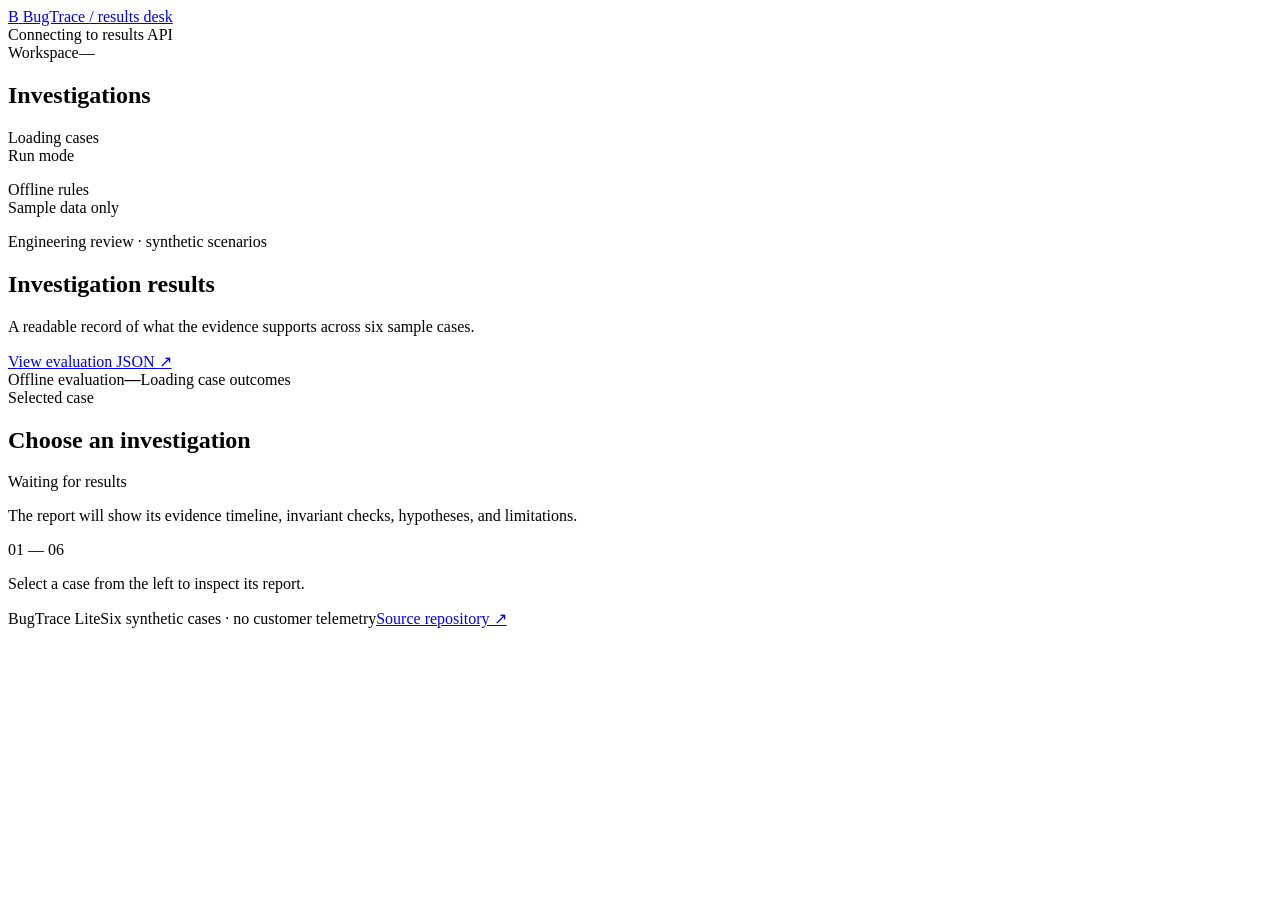
==== web/index.html @ ed07ded3 "Add hosted results dashboard for Vercel and Render" ====
<!doctype html>
<html lang="en">
  <head>
    <meta charset="utf-8">
    <meta name="viewport" content="width=device-width, initial-scale=1">
    <meta name="theme-color" content="#f4f2eb">
    <meta name="description" content="Review BugTrace synthetic investigation findings and offline evaluation results.">
    <title>BugTrace · Investigation desk</title>
    <link rel="stylesheet" href="/styles.css">
    <script src="/app.js" defer></script>
  </head>
  <body>
    <header class="topbar">
      <a class="brand" href="/" aria-label="BugTrace home">
        <span class="brand-mark" aria-hidden="true">B</span>
        <span>BugTrace <span class="brand-light">/ results desk</span></span>
      </a>
      <div class="top-meta"><span class="status-dot" aria-hidden="true"></span><span id="connection-status">Connecting to results API</span></div>
    </header>
    <main class="layout">
      <aside class="sidebar" aria-label="Investigation cases">
        <div class="sidebar-heading"><span class="eyebrow">Workspace</span><span class="case-count" id="case-count">—</span></div>
        <h2>Investigations</h2>
        <nav id="case-list" class="case-list" aria-label="Cases">
          <div class="loading-row"><span class="loader" aria-hidden="true"></span>Loading cases</div>
        </nav>
        <div class="sidebar-foot"><span class="eyebrow">Run mode</span><p>Offline rules<br><span>Sample data only</span></p></div>
      </aside>
      <section class="content" aria-labelledby="page-title">
        <div class="content-head">
          <div><span class="eyebrow">Engineering review · synthetic scenarios</span><h1 id="page-title">Investigation results</h1><p class="intro">A readable record of what the evidence supports across six sample cases.</p></div>
          <a class="text-link" href="/api/evaluation" target="_blank" rel="noreferrer">View evaluation JSON <span aria-hidden="true">↗</span></a>
        </div>
        <div class="summary" aria-live="polite">
          <div class="summary-main"><span class="eyebrow">Offline evaluation</span><strong id="score">—</strong><span id="score-caption">Loading case outcomes</span></div>
          <div class="summary-breakdown" id="breakdown"><span class="loader" aria-hidden="true"></span></div>
        </div>
        <section class="case-section" aria-labelledby="selected-title">
          <div class="section-heading"><div><span class="eyebrow">Selected case</span><h2 id="selected-title">Choose an investigation</h2></div><span class="verdict" id="selected-verdict">Waiting for results</span></div>
          <p class="case-description" id="selected-description">The report will show its evidence timeline, invariant checks, hypotheses, and limitations.</p>
          <div class="report-frame-wrap" id="report-wrap" hidden>
            <iframe id="report-frame" title="Selected investigation report" sandbox="" loading="lazy"></iframe>
          </div>
          <div class="empty-state" id="empty-state"><span class="empty-index">01 — 06</span><p>Select a case from the left to inspect its report.</p></div>
          <div class="error-state" id="error-state" role="alert" hidden><strong>Results are unavailable right now.</strong><p id="error-message">The report service did not respond.</p><button type="button" id="retry">Try again</button></div>
        </section>
        <footer class="page-foot"><span>BugTrace Lite</span><span>Six synthetic cases · no customer telemetry</span><a href="https://github.com/DEM0NISH/bugs" target="_blank" rel="noreferrer">Source repository ↗</a></footer>
      </section>
    </main>
  </body>
</html>
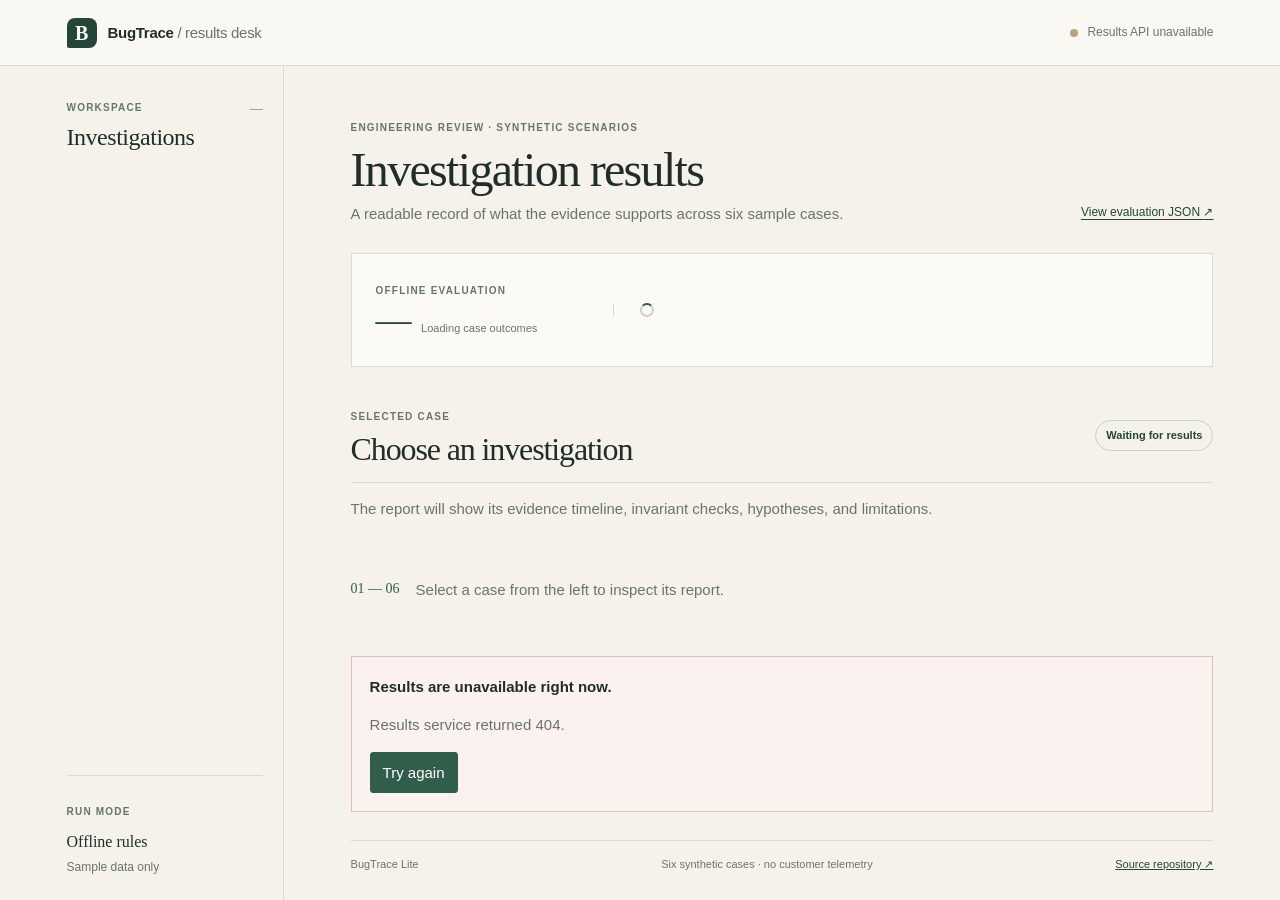
==== commit 2b60bd98: "Fix local results dashboard preview" ====
--- a/web/index.html
+++ b/web/index.html
@@ -6,8 +6,9 @@
     <meta name="theme-color" content="#f4f2eb">
     <meta name="description" content="Review BugTrace synthetic investigation findings and offline evaluation results.">
     <title>BugTrace · Investigation desk</title>
-    <link rel="stylesheet" href="/styles.css">
-    <script src="/app.js" defer></script>
+    <link rel="stylesheet" href="./styles.css">
+    <script src="./preview-data.js"></script>
+    <script src="./app.js" defer></script>
   </head>
   <body>
     <header class="topbar">
@@ -29,7 +30,7 @@
       <section class="content" aria-labelledby="page-title">
         <div class="content-head">
           <div><span class="eyebrow">Engineering review · synthetic scenarios</span><h1 id="page-title">Investigation results</h1><p class="intro">A readable record of what the evidence supports across six sample cases.</p></div>
-          <a class="text-link" href="/api/evaluation" target="_blank" rel="noreferrer">View evaluation JSON <span aria-hidden="true">↗</span></a>
+          <a class="text-link" id="evaluation-link" href="/api/evaluation" target="_blank" rel="noreferrer">View evaluation JSON <span aria-hidden="true">↗</span></a>
         </div>
         <div class="summary" aria-live="polite">
           <div class="summary-main"><span class="eyebrow">Offline evaluation</span><strong id="score">—</strong><span id="score-caption">Loading case outcomes</span></div>
--- a/web/styles.css
+++ b/web/styles.css
@@ -0,0 +1,117 @@
+:root {
+  color-scheme: light;
+  --paper: #f4f2eb;
+  --panel: #fbfaf6;
+  --ink: #212d29;
+  --muted: #69746e;
+  --line: #d8dbd2;
+  --pine: #315d4b;
+  --pine-dark: #254538;
+  --gold: #a36d22;
+  --green: #31734e;
+  --red: #a74737;
+  --serif: Georgia, "Times New Roman", serif;
+  --sans: "Segoe UI", Arial, sans-serif;
+}
+
+html, body, header, main, section, aside, nav, footer, div, span, a, h1, h2, p, button, iframe, strong { box-sizing: border-box; }
+body { margin: 0; background: var(--paper); color: var(--ink); font: 15px/1.55 var(--sans); }
+a { color: inherit; }
+button { font: inherit; }
+.topbar { min-height: 66px; display: flex; align-items: center; justify-content: space-between; gap: 20px; padding: 0 5.2vw; border-bottom: 1px solid var(--line); background: rgba(251,250,246,.78); }
+.brand { display: inline-flex; align-items: center; gap: 11px; text-decoration: none; font-weight: 700; letter-spacing: -.02em; }
+.brand-mark { display: grid; place-items: center; width: 30px; height: 30px; border-radius: 8px 8px 8px 2px; background: var(--pine-dark); color: #fbfaf6; font-family: var(--serif); font-size: 20px; }
+.brand-light { color: var(--muted); font-weight: 400; }
+.top-meta { display: flex; align-items: center; gap: 9px; color: var(--muted); font-size: 12px; }
+.status-dot { width: 8px; height: 8px; border-radius: 50%; background: #b9a47b; }
+.status-dot.is-live { background: var(--green); }
+.layout { display: grid; grid-template-columns: 284px minmax(0, 1fr); max-width: 1600px; min-height: calc(100vh - 66px); margin: auto; }
+.sidebar { display: flex; flex-direction: column; padding: 34px 20px 22px 5.2vw; border-right: 1px solid var(--line); }
+.sidebar-heading { display: flex; justify-content: space-between; align-items: center; }
+.eyebrow { color: var(--muted); font-size: 10px; font-weight: 700; letter-spacing: .12em; text-transform: uppercase; }
+.case-count { color: var(--muted); font: 13px var(--serif); }
+.sidebar h2 { margin: 8px 0 20px; font: 24px/1.1 var(--serif); letter-spacing: -.02em; }
+.case-list { display: grid; gap: 5px; }
+.case-button { display: grid; grid-template-columns: 54px minmax(0, 1fr); gap: 0 9px; padding: 10px 10px; border: 1px solid transparent; border-radius: 4px; background: transparent; color: inherit; text-align: left; cursor: pointer; transition: background-color .15s ease, border-color .15s ease; }
+.case-button:hover { background: rgba(255,255,255,.58); }
+.case-button[aria-current="true"] { border-color: #c7d1c8; background: #e8ede6; }
+.case-id { grid-row: span 2; align-self: start; padding-top: 2px; color: var(--pine); font-size: 11px; font-weight: 700; letter-spacing: .02em; }
+.case-title { font-size: 12px; font-weight: 600; line-height: 1.4; }
+.case-state { grid-column: 2; margin-top: 4px; font-size: 9px; font-weight: 700; letter-spacing: .08em; }
+.is-pass { color: var(--green); }
+.is-fail { color: var(--red); }
+.sidebar-foot { margin-top: auto; padding-top: 22px; border-top: 1px solid var(--line); }
+.sidebar-foot p { margin: 9px 0 0; font: 16px/1.5 var(--serif); }
+.sidebar-foot p span { color: var(--muted); font: 12px var(--sans); }
+.content { min-width: 0; padding: 48px 5.2vw 24px; }
+.content-head { display: flex; align-items: end; justify-content: space-between; gap: 24px; margin-bottom: 28px; }
+h1, .section-heading h2 { font-family: var(--serif); font-weight: 400; letter-spacing: -.035em; }
+h1 { margin: 7px 0 6px; font-size: clamp(34px, 4vw, 48px); line-height: 1.08; }
+.intro { margin: 0; color: var(--muted); }
+.text-link { flex: 0 0 auto; margin-bottom: 4px; color: var(--pine-dark); font-size: 12px; text-decoration-thickness: 1px; text-underline-offset: 3px; }
+.summary { display: grid; grid-template-columns: minmax(185px, .72fr) 2fr; align-items: center; gap: 30px; min-height: 114px; padding: 19px 24px; border: 1px solid var(--line); background: var(--panel); }
+.summary-main { display: grid; grid-template-columns: auto 1fr; gap: 0 11px; align-items: baseline; }
+.summary-main .eyebrow { grid-column: 1 / -1; margin-bottom: 4px; }
+.summary-main strong { color: var(--pine-dark); font: 36px/1 var(--serif); letter-spacing: -.04em; }
+.summary-main > span:last-child { color: var(--muted); font-size: 11px; }
+.summary-breakdown { display: flex; flex-wrap: wrap; justify-content: space-between; gap: 18px; padding-left: 26px; border-left: 1px solid var(--line); }
+.breakdown-line { display: flex; align-items: baseline; gap: 8px; }
+.breakdown-line strong { color: var(--pine); font: 22px var(--serif); }
+.breakdown-line span { color: var(--muted); font-size: 11px; }
+.case-section { margin-top: 36px; }
+.section-heading { display: flex; align-items: center; justify-content: space-between; gap: 18px; padding-bottom: 14px; border-bottom: 1px solid var(--line); }
+.section-heading h2 { margin: 3px 0 0; font-size: clamp(24px, 3vw, 32px); line-height: 1.2; }
+.verdict { flex: 0 0 auto; padding: 6px 10px; border: 1px solid #c7d1c8; border-radius: 999px; color: var(--pine-dark); font-size: 11px; font-weight: 600; }
+.verdict[data-verdict="defect_indicated"] { border-color: #dfc8a6; color: #80571d; }
+.verdict[data-verdict="insufficient_evidence"] { border-color: #d4d5d0; color: #5d635f; }
+.case-description { max-width: 780px; margin: 14px 0 20px; color: var(--muted); }
+.report-frame-wrap { overflow: hidden; border: 1px solid var(--line); background: var(--panel); }
+.report-frame { display: block; width: 100%; height: min(68vh, 780px); min-height: 480px; border: 0; background: var(--panel); }
+.empty-state { display: flex; align-items: center; gap: 16px; min-height: 98px; padding: 18px 0; color: var(--muted); }
+.empty-state p { margin: 0; }
+.empty-index { color: var(--pine); font: 14px var(--serif); }
+.error-state { margin-top: 18px; padding: 18px; border: 1px solid #dfc0b9; background: #fbf2ef; }
+.error-state p { color: var(--muted); }
+.error-state button { padding: 8px 12px; border: 1px solid var(--pine); border-radius: 3px; background: var(--pine); color: white; cursor: pointer; }
+.page-foot { display: flex; justify-content: space-between; gap: 15px; margin-top: 28px; padding-top: 15px; border-top: 1px solid var(--line); color: var(--muted); font-size: 11px; }
+.page-foot a { color: var(--pine-dark); }
+.loading-row { display: flex; align-items: center; gap: 9px; color: var(--muted); font-size: 12px; padding: 10px; }
+.loader { display: inline-block; width: 14px; height: 14px; border: 2px solid #c9d1ca; border-top-color: var(--pine); border-radius: 50%; animation: spin .8s linear infinite; }
+@keyframes spin { to { transform: rotate(360deg); } }
+:focus-visible { outline: 3px solid #bd914c; outline-offset: 3px; }
+
+@media (max-width: 900px) {
+  .layout { grid-template-columns: 230px minmax(0, 1fr); }
+  .sidebar { padding-left: 22px; }
+  .content { padding: 36px 24px 20px; }
+  .summary { grid-template-columns: 1fr; gap: 16px; }
+  .summary-breakdown { padding: 12px 0 0; border-left: 0; border-top: 1px solid var(--line); }
+}
+
+@media (max-width: 640px) {
+  .topbar { min-height: 58px; padding: 0 16px; }
+  .brand-light { display: none; }
+  .top-meta { font-size: 10px; }
+  .layout { display: flex; flex-direction: column; }
+  .sidebar { padding: 18px 16px 14px; border-right: 0; border-bottom: 1px solid var(--line); }
+  .sidebar h2 { margin-bottom: 10px; font-size: 21px; }
+  .case-list { display: flex; overflow-x: auto; gap: 7px; padding-bottom: 4px; }
+  .case-button { flex: 0 0 190px; min-height: 66px; border-color: var(--line); background: rgba(251,250,246,.65); }
+  .sidebar-foot { display: none; }
+  .content { padding: 28px 16px 18px; }
+  .content-head { align-items: start; flex-direction: column; gap: 12px; margin-bottom: 20px; }
+  h1 { font-size: 36px; }
+  .intro { font-size: 13px; }
+  .summary { padding: 17px; }
+  .summary-breakdown { justify-content: flex-start; gap: 12px 20px; }
+  .breakdown-line { gap: 6px; }
+  .breakdown-line span { font-size: 10px; }
+  .case-section { margin-top: 26px; }
+  .section-heading { align-items: start; flex-direction: column; gap: 10px; }
+  .report-frame { height: 68vh; min-height: 400px; }
+  .page-foot { flex-wrap: wrap; }
+}
+
+@media (prefers-reduced-motion: reduce) {
+  html, body, button, a, iframe { scroll-behavior: auto !important; animation-duration: .01ms !important; transition-duration: .01ms !important; }
+}
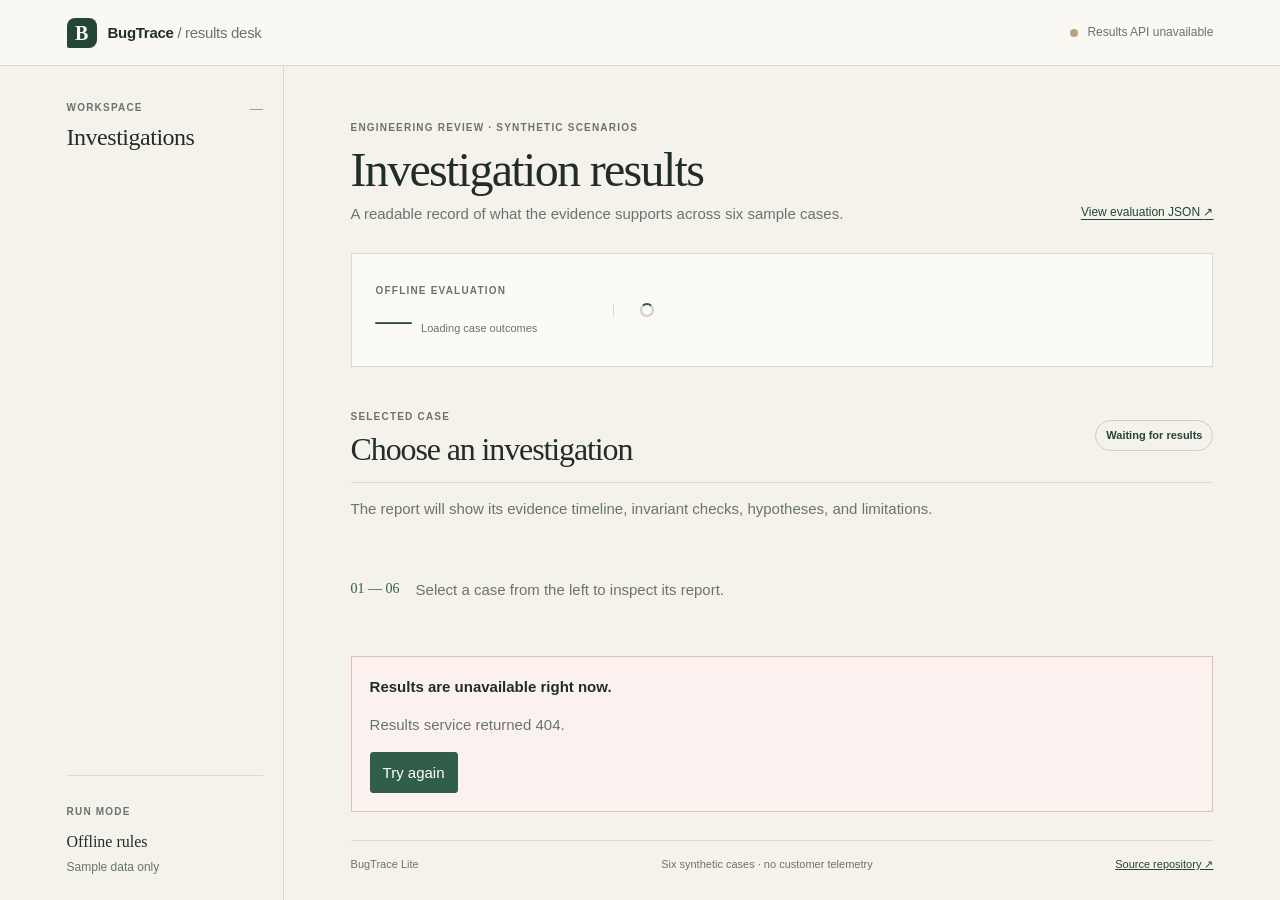
==== commit 54e33c78: "Make case reports readable in dashboard" ====
--- a/web/index.html
+++ b/web/index.html
@@ -40,7 +40,7 @@
           <div class="section-heading"><div><span class="eyebrow">Selected case</span><h2 id="selected-title">Choose an investigation</h2></div><span class="verdict" id="selected-verdict">Waiting for results</span></div>
           <p class="case-description" id="selected-description">The report will show its evidence timeline, invariant checks, hypotheses, and limitations.</p>
           <div class="report-frame-wrap" id="report-wrap" hidden>
-            <iframe id="report-frame" title="Selected investigation report" sandbox="" loading="lazy"></iframe>
+            <iframe id="report-frame" class="report-frame" title="Selected investigation report" sandbox="" loading="lazy"></iframe>
           </div>
           <div class="empty-state" id="empty-state"><span class="empty-index">01 — 06</span><p>Select a case from the left to inspect its report.</p></div>
           <div class="error-state" id="error-state" role="alert" hidden><strong>Results are unavailable right now.</strong><p id="error-message">The report service did not respond.</p><button type="button" id="retry">Try again</button></div>
